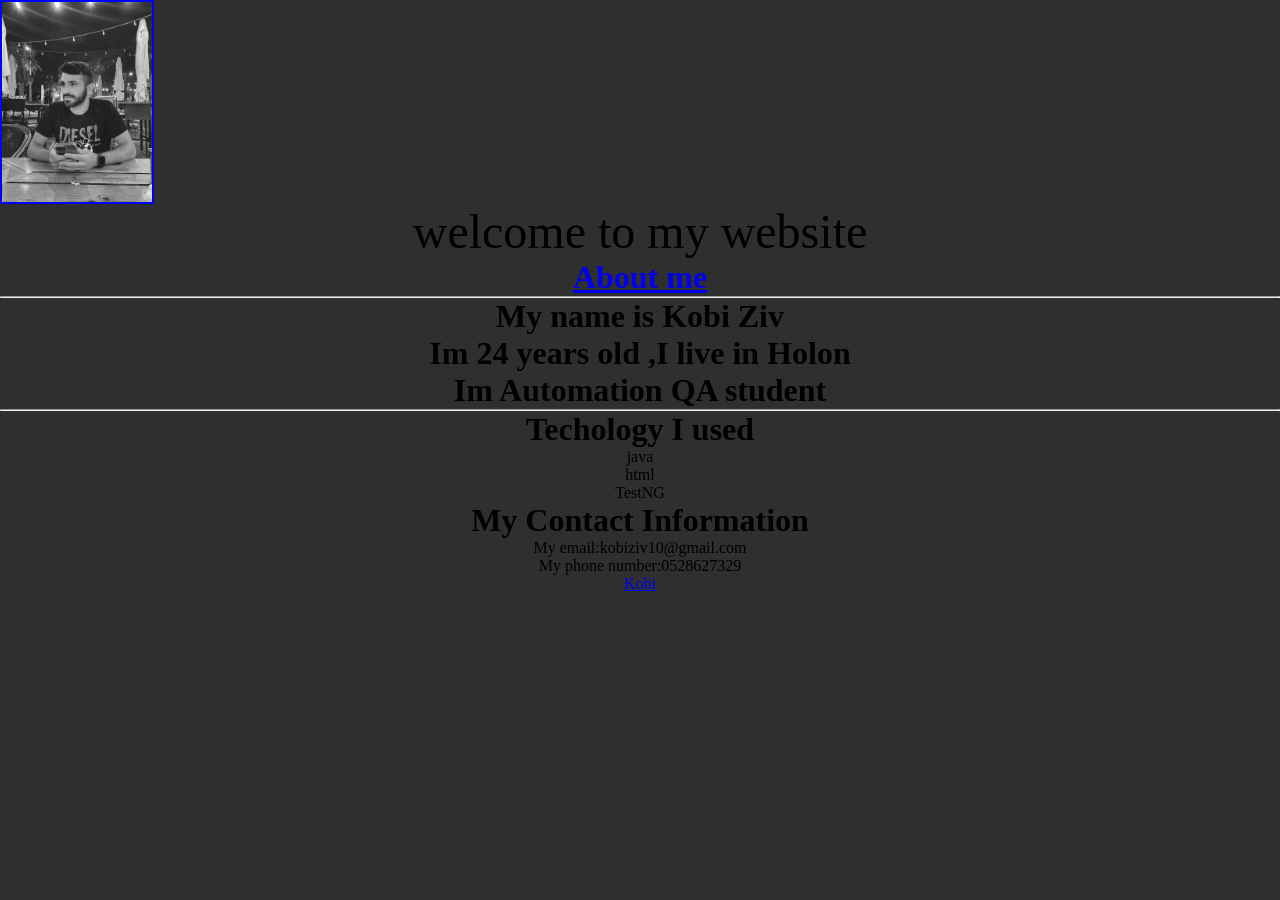
==== index.html @ 4efe86cb "Add files via upload" ====
<html>

<head>
	<title> Kobi ziv - My html project</title>
	<link rel="stylesheet" href="styles.css">
</head>
<body>
<img src ="MyPict.jpg" />
<center>
	<font size="24" face="algerian" > welcome to my website</font>
	<h1> <a href="about.html" target="_blank">About me</a></h1>
	<hr/>
	<h1><p>My name is Kobi Ziv <br/> Im 24 years old ,I live in Holon <br/> Im Automation QA student</p></h1>
	 <hr/>
	<h1>Techology I used</h1>
	<ul>
		<li>java</li>
		<li>html</li>
		<li>TestNG</li>
	</ul>
	<h1>My Contact Information</h1>
	<ul>
		<li>My email:kobiziv10@gmail.com</li>
		<li>My phone number:0528627329</li>	
	</ul>
	<a href="https://www.google.co.il/"target=_self">Kobi</a> 
	
	</center>
	
</body>

</html>
---- styles.css ----
img {
	height:200;
	border:2px solid blue;
}
* {
  margin: 0;
  padding: 0;
  background-color: #2f2f2f;
}
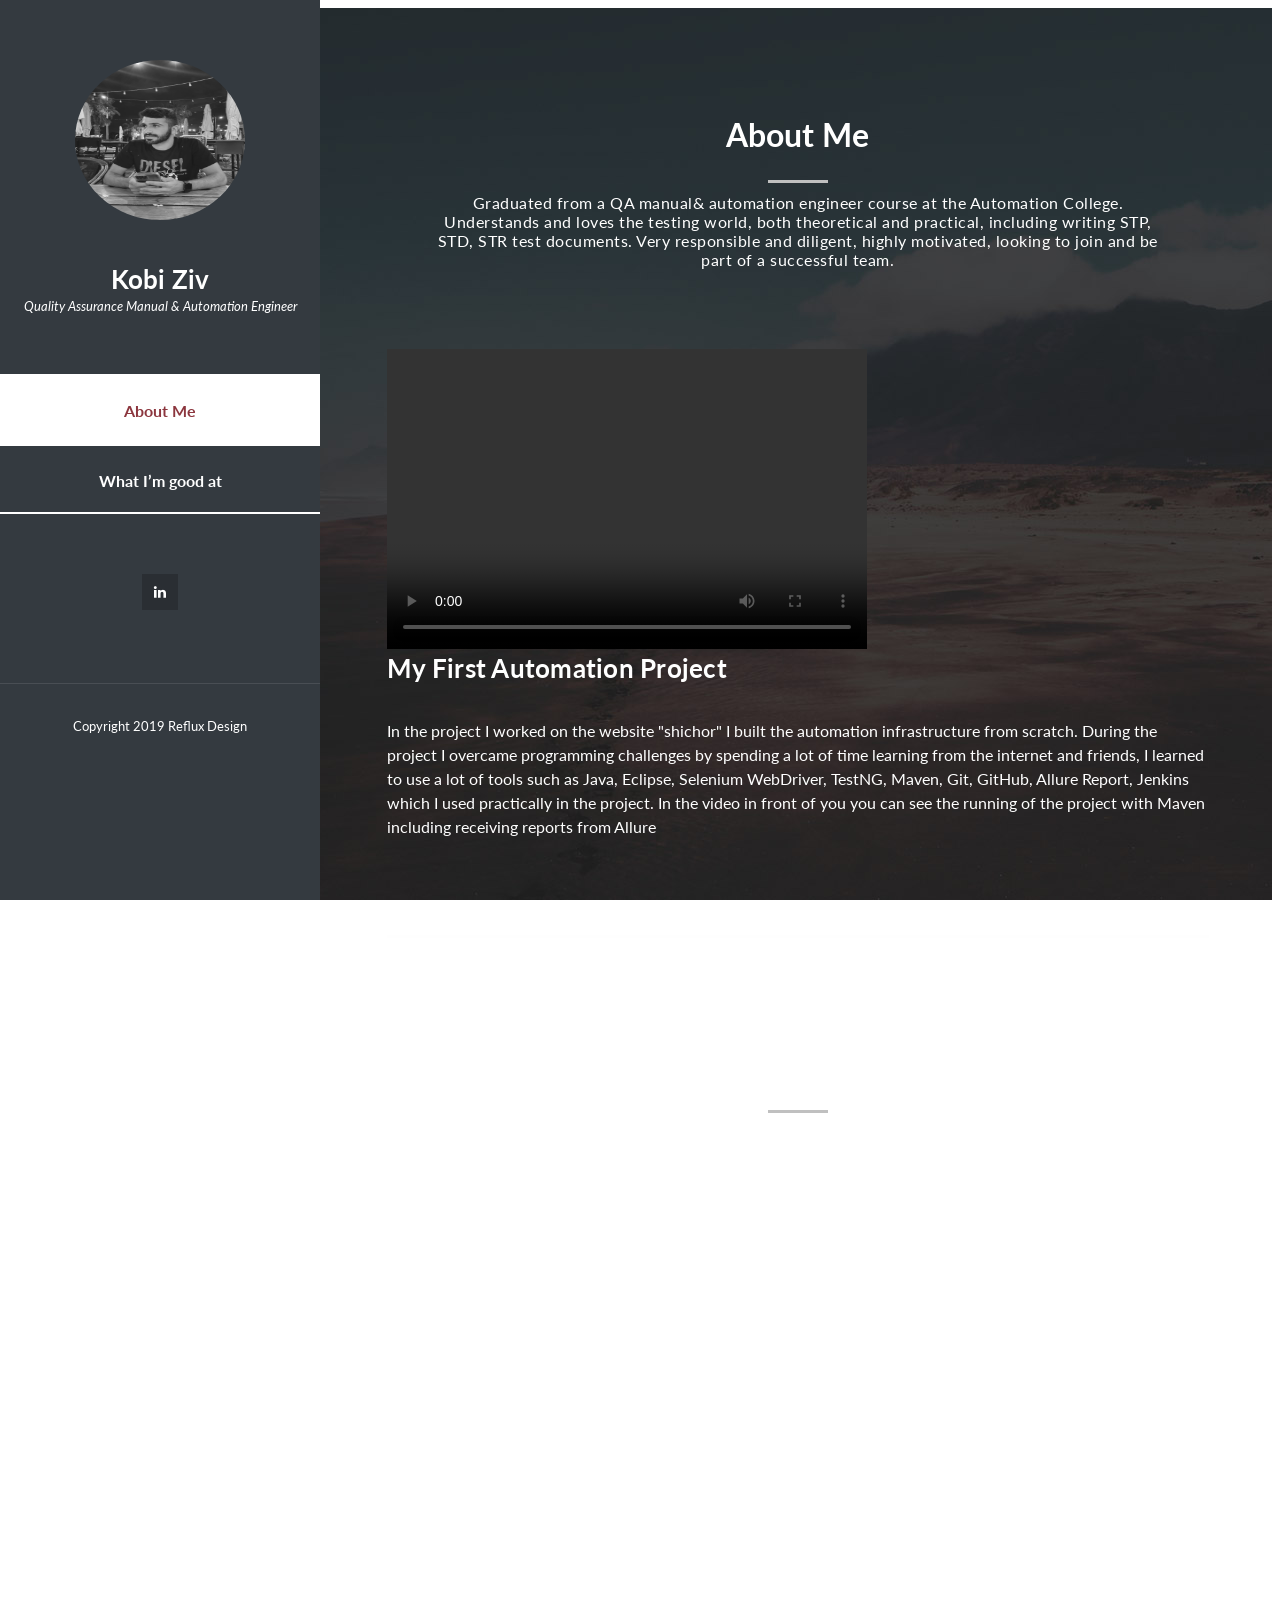
==== commit fd01c1ae: "Add files via upload" ====
--- a/index.html
+++ b/index.html
@@ -1,32 +1,213 @@
-<html>
-
-<head>
-	<title> Kobi ziv - My html project</title>
-	<link rel="stylesheet" href="styles.css">
-</head>
-<body>
-<img src ="MyPict.jpg" />
-<center>
-	<font size="24" face="algerian" > welcome to my website</font>
-	<h1> <a href="about.html" target="_blank">About me</a></h1>
-	<hr/>
-	<h1><p>My name is Kobi Ziv <br/> Im 24 years old ,I live in Holon <br/> Im Automation QA student</p></h1>
-	 <hr/>
-	<h1>Techology I used</h1>
-	<ul>
-		<li>java</li>
-		<li>html</li>
-		<li>TestNG</li>
-	</ul>
-	<h1>My Contact Information</h1>
-	<ul>
-		<li>My email:kobiziv10@gmail.com</li>
-		<li>My phone number:0528627329</li>	
-	</ul>
-	<a href="https://www.google.co.il/"target=_self">Kobi</a> 
-	
-	</center>
-	
-</body>
-
-</html>+<!DOCTYPE html>
+<html lang="en">
+  <head>
+    <meta charset="utf-8" />
+    <meta
+      name="viewport"
+      content="width=device-width, initial-scale=1, shrink-to-fit=no"
+    />
+    <meta name="description" content="" />
+    <meta name="author" content="" />
+    <link
+      href="https://fonts.googleapis.com/css?family=Lato:100,300,400,700,900"
+      rel="stylesheet"
+    />
+
+    <title>Kobi Ziv's website</title>
+<!--
+Reflux Template
+https://templatemo.com/tm-531-reflux
+-->
+    <!-- Bootstrap core CSS -->
+    <link href="vendor/bootstrap/css/bootstrap.min.css" rel="stylesheet" />
+
+    <!-- Additional CSS Files -->
+    <link rel="stylesheet" href="assets/css/fontawesome.css" />
+    <link rel="stylesheet" href="assets/css/templatemo-style.css" />
+    <link rel="stylesheet" href="assets/css/owl.css" />
+    <link rel="stylesheet" href="assets/css/lightbox.css" />
+  </head>
+
+  <body>
+    <div id="page-wraper">
+      <!-- Sidebar Menu -->
+      <div class="responsive-nav">
+        <i class="fa fa-bars" id="menu-toggle"></i>
+        <div id="menu" class="menu">
+          <i class="fa fa-times" id="menu-close"></i>
+          <div class="container">
+            <div class="image">
+              <a href="#"><img src="assets/images/Kobi.jpg" alt="" /></a>
+            </div>
+            <div class="author-content">
+              <h4>Kobi Ziv</h4>
+              <span>Quality Assurance Manual & Automation Engineer</span>
+            </div>
+            <nav class="main-nav" role="navigation">
+              <ul class="main-menu">
+                <li><a href="#section1">About Me</a></li>
+                <li><a href="#section2">What I’m good at</a></li>
+              </ul>
+            </nav>
+            <div class="social-network">
+              <ul class="soial-icons">
+                <li>
+                  <a href="https://www.linkedin.com/in/kobi-ziv/"target=_self">
+				  <i class="fa fa-linkedin"></i></a>
+                </li>
+              </ul>
+            </div>
+            <div class="copyright-text">
+              <p>Copyright 2019 Reflux Design</p>
+            </div>
+          </div>
+        </div>
+      </div>
+
+      <section class="section about-me" data-section="section1">
+        <div class="container">
+          <div class="section-heading">
+            <h2>About Me</h2>
+            <div class="line-dec"></div>
+            <span>
+				Graduated from a QA manual& automation engineer course at the Automation College.
+				Understands and loves the testing world, both theoretical and practical, including writing STP, STD, STR test documents.
+				Very responsible and diligent, highly motivated, looking to join and be part of a successful team.
+			</span
+            >
+          </div>
+          <div class="left-image-post">
+            <div class="row">
+              <div class="col-md-6">
+                <div class="left-image">
+                  <video src="assets/images/My First Automation Project.mp4" controls width="480" height="300"></video> 
+                </div>
+              </div>
+              <div class="col-md-6">
+                <div class="right-text">
+                  <h4>My First Automation Project</h4>
+                  <p>
+                    In the project I worked on the website "shichor"
+					I built the automation infrastructure from scratch.
+					During the project I overcame programming challenges by spending a lot of time learning from the internet and friends,
+					I learned to use a lot of tools such as Java, Eclipse, Selenium
+					WebDriver, TestNG, Maven, Git, GitHub, Allure Report, Jenkins which I used practically in the project.
+					In the video in front of you you can see the running of the project with Maven including receiving reports from Allure
+                  </p>
+                </div>
+              </div>
+            </div>
+          </div>
+        </div>
+      </section>
+
+      <section class="section my-services" data-section="section2">
+        <div class="container">
+          <div class="section-heading">
+            <h2>What I’m good at?</h2>
+            <div class="line-dec"></div>
+            <span></span>  
+          </div>
+          <div class="row">
+            <div class="col-md-6">
+              <div class="service-item">
+                <div class="first-service-icon service-icon"></div>
+                <h4>HTML5 &amp; CSS3</h4>
+                <p>
+                  
+                </p>
+              </div>
+            </div>
+            <div class="col-md-6">
+              <div class="service-item">
+                <div class="second-service-icon service-icon"></div>
+                <h4>Java,  Eclipse, Selenium WebDriver, TestNG,  Maven, Git, GitHub,  Allure Report, Jenkins </h4>
+                <p>
+                 
+                </p>
+              </div>
+            </div>
+            <div class="col-md-6">
+              <div class="service-item">
+                <div class="third-service-icon service-icon"></div>
+                <h4>STD, STP, STR, SQL-up to the join level</h4>
+                <p>
+                 
+                </p>
+              </div>
+            </div>
+            <div class="col-md-6">
+              <div class="service-item">
+                <div class="fourth-service-icon service-icon"></div>
+                <h4>MTM(Microsoft Test Manager), Jira</h4>
+                <p>
+                
+                </p>
+              </div>
+            </div>
+          </div>
+        </div>
+      </section>
+    </div>
+
+    <!-- Scripts -->
+    <!-- Bootstrap core JavaScript -->
+    <script src="vendor/jquery/jquery.min.js"></script>
+    <script src="vendor/bootstrap/js/bootstrap.bundle.min.js"></script>
+
+    <script src="assets/js/isotope.min.js"></script>
+    <script src="assets/js/owl-carousel.js"></script>
+    <script src="assets/js/lightbox.js"></script>
+    <script src="assets/js/custom.js"></script>
+    <script>
+      //according to loftblog tut
+      $(".main-menu li:first").addClass("active");
+
+      var showSection = function showSection(section, isAnimate) {
+        var direction = section.replace(/#/, ""),
+          reqSection = $(".section").filter(
+            '[data-section="' + direction + '"]'
+          ),
+          reqSectionPos = reqSection.offset().top - 0;
+
+        if (isAnimate) {
+          $("body, html").animate(
+            {
+              scrollTop: reqSectionPos
+            },
+            800
+          );
+        } else {
+          $("body, html").scrollTop(reqSectionPos);
+        }
+      };
+
+      var checkSection = function checkSection() {
+        $(".section").each(function() {
+          var $this = $(this),
+            topEdge = $this.offset().top - 80,
+            bottomEdge = topEdge + $this.height(),
+            wScroll = $(window).scrollTop();
+          if (topEdge < wScroll && bottomEdge > wScroll) {
+            var currentId = $this.data("section"),
+              reqLink = $("a").filter("[href*=\\#" + currentId + "]");
+            reqLink
+              .closest("li")
+              .addClass("active")
+              .siblings()
+              .removeClass("active");
+          }
+        });
+      };
+
+      $(".main-menu").on("click", "a", function(e) {
+        e.preventDefault();
+        showSection($(this).attr("href"), true);
+      });
+
+      $(window).scroll(function() {
+        checkSection();
+      });
+    </script>
+  </body>
+</html>
--- a/assets/css/templatemo-style.css
+++ b/assets/css/templatemo-style.css
@@ -0,0 +1,811 @@
+/*
+
+Reflux Template
+
+https://templatemo.com/tm-531-reflux
+
+*/
+
+@import url(fontawesome.css);
+@import url("https://fonts.googleapis.com/css?family=Lato:100,300,400,700,900");
+body {
+    font-family: 'Lato', sans-serif;
+}
+
+#page-wraper {
+    background: url(../images/page-bg.jpg) no-repeat center center fixed;
+    -webkit-background-size: cover;
+    -moz-background-size: cover;
+    -o-background-size: cover;
+    background-size: cover;
+    width: 100%;
+}
+
+
+/* Basic */
+
+body {
+    overflow-x: hidden;
+}
+
+input,
+select,
+textarea {
+    outline: none;
+}
+
+a,
+a:hover {
+    text-decoration: none;
+}
+
+p {
+    font-size: 16px;
+    line-height: 24px;
+    color: #fff;
+}
+
+h4 {
+    font-size: 26px;
+    font-weight: 700;
+    color: #fff;
+    letter-spacing: 0.25px;
+}
+
+img {
+    width: 100%;
+    overflow: hidden;
+}
+
+ul {
+    padding: 0;
+    margin: 0;
+    list-style: none;
+}
+
+ul li {
+    display: inline-block;
+}
+
+html {
+    -webkit-box-sizing: border-box;
+    -moz-box-sizing: border-box;
+    box-sizing: border-box;
+}
+
+*,
+*:before,
+*:after {
+    -webkit-box-sizing: inherit;
+    -moz-box-sizing: inherit;
+    box-sizing: inherit;
+}
+
+.clearfix {
+    zoom: 1;
+}
+
+.clearfix:before,
+.clearfix:after {
+    content: "";
+    display: table;
+}
+
+.clearfix:after {
+    clear: both;
+}
+
+.container {
+    margin: 0 auto;
+}
+
+.main-nav {
+    text-align: center;
+}
+
+.main-nav li:last-child a {
+    border-bottom: 2px solid #fff;
+}
+
+.main-nav li {
+    display: block;
+}
+
+.main-nav li a {
+    height: 70px;
+    line-height: 70px;
+    display: inline-block;
+    font-size: 16px;
+    font-weight: 700;
+    color: #fff;
+    width: 100%;
+    transition: all 0.5s;
+    border-top: 2px solid #fff;
+}
+
+.main-nav li:hover a,
+.main-nav li.active a {
+    background: #fff;
+    color: #8c363e;
+}
+
+/* Sidebar Menu */
+
+.menu .image {
+    margin-top: 60px;
+}
+
+.menu .image img {
+    width: 170px;
+    height: 160px;
+    border-radius: 50%;
+    text-align: center;
+}
+
+.menu .author-content {
+    margin: 40px 0px 60px 0px;
+}
+
+.menu .author-content h4 {
+    margin-bottom: 0px;
+}
+
+.menu .author-content span {
+    font-size: 13px;
+    font-style: italic;
+    color: #fff;
+}
+
+.menu .social-network {
+    margin-top: 60px;
+}
+
+.menu .social-network ul li {
+    margin: 0 3px;
+}
+
+.menu .social-network ul li a {
+    width: 40px;
+    height: 40px;
+    display: inline-block;
+    text-align: center;
+    line-height: 40px;
+    background-color: rgba(0, 0, 0, 0.2);
+    color: #fff;
+    font-size: 14px;
+    transition: all 0.5s;
+}
+
+.menu .social-network ul li a:hover {
+    background-color: #fff;
+    color: #a43f49;
+}
+
+.menu .copyright-text {
+    position: relative;
+    margin-top: 60px;
+}
+
+.menu .copyright-text p {
+    border-top: 1px solid rgba(250, 250, 250, 0.1);
+    display: inline-block;
+    width: 100%;
+    padding-left: 30px;
+    padding-right: 30px;
+    padding-top: 30px;
+    font-size: 13px;
+}
+
+.menu:before,
+.menu:after {
+    content: "";
+    display: table;
+}
+
+.menu:after {
+    clear: both;
+}
+
+.menu a {
+    text-decoration: none;
+    color: inherit;
+}
+
+.menu {
+    text-align: center;
+}
+
+.menu::-webkit-scrollbar {
+    display: none;
+}
+
+.menu {
+    left: 10%;
+  -webkit-transition: -webkit-transform 233ms cubic-bezier(0, 0, 0.21, 1);
+  -webkit-overflow-scrolling: touch;
+  background-color: #343a40;
+  box-sizing: border-box;
+  height: 100vh;  
+  max-height: 100vh !important;
+  max-width: 80vw !important;
+  min-width: 45px !important;
+  outline: none;
+  overflow-x: hidden !important;
+  overflow-y: auto !important;
+  padding: 0;
+  position: fixed !important;
+  top: calc(0px);  
+  width: 20%;
+  will-change: transform;
+  z-index: 9999 !important;
+}
+
+.menu-toggle {
+  color: #fff;
+  cursor: pointer;
+  font-size: 25px;
+  position: fixed;
+  right: 25px;
+  top: 25px;
+}
+
+#menu-toggle {
+    z-index: 999;
+    cursor: pointer;
+    position: fixed;
+    top: 0;
+    left: 0;
+    color: #a43f49;
+    background-color: #fff;
+    width: 60px;
+    height: 60px;
+    text-align: center;
+    display: inline-block;
+    line-height: 60px;
+}
+
+.menu-close {
+  cursor: pointer;
+}
+
+#menu-close {
+    cursor: pointer;
+    text-align: right;
+    color: #a43f49;
+    background-color: #fff;
+    width: 100%;
+    height: 60px;
+    text-align: center;
+    display: inline-block;
+    line-height: 60px;
+}
+
+
+/* Section */
+
+.section {
+    color: #fff;
+    width: 55%;
+    right: 10%;
+    left: 35%;
+    position: relative;
+    min-height: 100vh;
+    padding-bottom: 80px;
+    border-bottom: 3px solid rgba(250, 250, 250, 0.25);
+}
+
+.section-heading {
+    text-align: center;
+    padding: 80px 45px;
+}
+
+.section-heading h2 {
+    font-size: 32px;
+    font-weight: 700;
+    color: #fff;
+}
+
+.section-heading .line-dec {
+    width: 60px;
+    height: 3px;
+    background-color: silver;
+    margin: 10px auto;
+}
+
+.section-heading span {
+    margin-top: 5px;
+    font-size: 16px;
+    color: #fff;
+    letter-spacing: 0.5px;
+}
+
+
+/* Buttons */
+
+.white-button a {
+    display: inline-block;
+    padding: 12px 20px;
+    background-color: #fff;
+    color: #a43f49;
+    font-size: 13px;
+    font-weight: 800;
+    letter-spacing: 0.5px;
+    text-transform: uppercase;
+    transition: all 0.5s;
+}
+
+.white-button a:hover {
+    background-color: #a43f49;
+    color: #fff;
+}
+
+button {
+    display: inline-block;
+    padding: 10px 20px;
+    background-color: #fff;
+    color: #a43f49;
+    font-size: 12px;
+    font-weight: 800;
+    letter-spacing: 0.5px;
+    text-transform: uppercase;
+    transition: all 0.5s;
+    border: none;
+    outline: none;
+    cursor: pointer;
+}
+
+button:hover {
+    outline: none;
+    background-color: #a43f49;
+    color: #fff;
+}
+
+
+/* Left & Right Post */
+
+.right-image-post {
+    margin-top: 60px;
+    padding-top: 60px;
+    border-top: 2px solid rgba(250, 250, 250, 0.1);
+}
+
+.left-image img,
+.right-image img {
+    border-radius: 5px;
+}
+
+.right-image-post h4,
+.left-image-post h4 {
+    margin-top: 30px;
+}
+
+.right-image-post p,
+.left-image-post p {
+    margin-top: 20px;
+}
+
+.right-image-post .white-button,
+.left-image-post .white-button {
+    margin-top: 30px;
+}
+
+
+/* Services */
+
+.my-services .col-md-6 {
+    padding-left: 5px;
+    padding-right: 5px;
+}
+
+.service-item {
+    margin-bottom: 10px;
+    padding: 50px;
+    background-color: rgba(250, 250, 250, 0.1);
+    transition: all 0.5s;
+}
+
+.service-item h4 {
+    transition: all 0.5s;
+}
+
+.service-item p {
+    transition: all 0.5s;
+}
+
+.service-item:hover {
+    background-color: rgba(250, 250, 250, 1);
+}
+
+.service-item:hover h4 {
+    color: #1e1e1e;
+}
+
+.service-item:hover p {
+    color: #4a4a4a;
+}
+
+.service-item .service-icon {
+    width: 70px;
+    height: 70px;
+    display: inline-block;
+    margin-bottom: 30px;
+    background-size: cover;
+    background-repeat: no-repeat;
+    transition: all 0.5s;
+}
+
+.service-item .first-service-icon {
+    background-image: url(../images/first-white-icon.png);
+}
+
+.service-item:hover .first-service-icon {
+    background-image: url(../images/first-main-icon.png);
+}
+
+.service-item .second-service-icon {
+    background-image: url(../images/second-white-icon.png);
+}
+
+.service-item:hover .second-service-icon {
+    background-image: url(../images/second-main-icon.png);
+}
+
+.service-item .third-service-icon {
+    background-image: url(../images/third-white-icon.png);
+}
+
+.service-item:hover .third-service-icon {
+    background-image: url(../images/third-main-icon.png);
+}
+
+.service-item .fourth-service-icon {
+    background-image: url(../images/fourth-white-icon.png);
+}
+
+.service-item:hover .fourth-service-icon {
+    background-image: url(../images/fourth-main-icon.png);
+}
+
+
+/* My Work */
+
+/*section.my-work .section-heading {
+    text-align: center;
+    padding: 80px 45px 50px 45px;
+*/}
+
+.isotope-wrapper {
+    position: relative;
+    width: 100%;
+    margin: auto;
+}
+
+.isotope-toolbar input[type="radio"] {
+    display: none;
+}
+
+.isotope-toolbar span {
+    text-transform: capitalize;
+    display: inline-block;
+    margin-right: 15px;
+    padding-bottom: 3px;
+    font-size: 15px;
+    font-weight: 700;
+    border-bottom: 2px solid transparent;
+    transform: ease-in-out 0.5s;
+    cursor: pointer;
+}
+
+.isotope-toolbar input[type="radio"]:checked + span {
+    color: #a43f49;
+    border-bottom: 2px solid #a43f49;
+}
+
+.isotope-box {
+    position: relative;
+    width: 100%;
+}
+
+.isotope-toolbar {
+    text-align: center;
+    margin: 10px;
+}
+
+.isotope-toolbar p {
+    border-top: 1px solid #fff;
+    padding-top: 15px;
+}
+
+.isotope-toolbar a {
+    color: #fff;
+}
+
+.isotope-item {
+    position: relative;
+    width: 48%;
+    margin: 1%;
+    border-bottom: 2px solid rgba(250,250,250,0.1);
+    padding-bottom: 30px;
+    margin-bottom: 30px;
+}
+
+.isotope-item img {
+    top: 0;
+    left: 0;
+    width: 100%;
+    height: 100%;
+    border-radius: 5px;
+}
+
+.lazyload {
+    background: #f7f7f7;
+}
+
+.lazyloading {
+    background: #f7f7f7 url(//afarkas.github.io/lazysizes/assets/imgs/loader.gif) no-repeat center;
+    min-height: 60px;
+}
+
+figure.snip1321 {
+  overflow: hidden;
+  text-align: center;
+  -webkit-perspective: 50em;
+  perspective: 50em;
+}
+figure.snip1321 * {
+  -webkit-box-sizing: padding-box;
+  box-sizing: padding-box;
+  -webkit-transition: all 0.2s ease-out;
+  transition: all 0.2s ease-out;
+}
+figure.snip1321 figcaption {
+  top: 50%;
+  left: 20px;
+  right: 20px;
+  position: absolute;
+  opacity: 0;
+  z-index: 1;
+}
+figure.snip1321 h4 {
+    margin-top: 15px;
+  margin-bottom: 5px;
+  color: #232323;
+}
+figure.snip1321 span {
+    font-size: 14px;
+    font-style: italic;
+    display: block;
+    color: #7a7a7a;
+}
+figure.snip1321 i {
+  position: relative!important;
+  font-size: 18px;
+  background-color: #a43f49;
+  width: 40px;
+  height: 40px;
+  display: inline-block;
+  text-align: center;
+  line-height: 40px;
+  border-radius: 5px;
+  color: #fff;
+}
+figure.snip1321:after {
+  background-color: #ffffff;
+  position: absolute;
+  content: "";
+  display: block;
+  top: 20px;
+  left: 20px;
+  right: 20px;
+  bottom: 20px;
+  -webkit-transition: all 0.4s ease-in-out;
+  transition: all 0.4s ease-in-out;
+  -webkit-transform: rotateX(-90deg);
+  transform: rotateX(-90deg);
+  -webkit-transform-origin: 50% 50%;
+  -ms-transform-origin: 50% 50%;
+  transform-origin: 50% 50%;
+  opacity: 0;
+}
+figure.snip1321 a {
+  left: 0;
+  right: 0;
+  top: 0;
+  bottom: 0;
+  z-index: 1;
+}
+figure.snip1321:hover figcaption,
+figure.snip1321.hover figcaption {
+  -webkit-transform: translateY(-50%);
+  transform: translateY(-50%);
+  opacity: 1;
+  -webkit-transition-delay: 0.2s;
+  transition-delay: 0.2s;
+}
+figure.snip1321:hover:after,
+figure.snip1321.hover:after {
+  -webkit-transform: rotateX(0);
+  transform: rotateX(0);
+  opacity: 0.9;
+}
+
+
+/* Contact Me */
+
+section.contact-me {
+    border-bottom: none;
+}
+
+#contact input {
+    background-color: rgba(250,250,250,0.1);
+    border: 1px solid rgba(250,250,250,1);
+    border-radius: 0px;
+    margin-bottom: 30px;
+    color: #fff;
+    font-size: 14px;
+    height: 40px;
+    line-height: 40px;
+    width: 100%;
+    padding-left: 15px;
+}
+
+#contact input:focus {
+    outline: none;
+    box-shadow: none;
+}
+
+#contact textarea {
+    background-color: rgba(250,250,250,0.1);
+    border: 1px solid rgba(250,250,250,1);
+    border-radius: 0px;
+    margin-bottom: 30px;
+    color: #fff;
+    font-size: 14px;
+    height: 180px;
+    max-height: 220px;
+    line-height: 40px;
+    width: 100%;
+    padding-left: 15px;
+}
+
+#contact textarea:focus {
+    outline: none;
+    box-shadow: none;
+}
+
+#contact {
+    text-align: center;
+}
+
+@media screen and (max-width: 1680px) {
+    .menu {
+        left: 5%;
+    }
+
+    .section {
+        color: #fff;
+        width: 65%;
+        right: 5%;
+        left: 30%;
+    }
+}
+
+@media screen and (max-width: 1680px) and (min-width: 846px) { 
+    .menu .social-network ul li a {
+        width: 36px;
+        height: 36px;
+        line-height: 36px;
+    }
+
+    .menu .social-network ul li {
+        margin: 0;
+    }
+
+    .menu .image {
+        margin-top: 60px;
+    }
+}
+
+@media screen and (max-width: 1280px) {
+    .menu {
+        left: 0%;
+    }
+
+    .right-image-post h4,
+    .left-image-post h4 {
+        margin-top: 0px;
+    }
+
+    .right-image-post p,
+    .left-image-post p {
+        margin-top: 15px;
+    }
+
+    .right-image-post .white-button,
+    .left-image-post .white-button {
+        margin-top: 25px;
+    }
+
+}
+
+.menu .container {
+    padding-left: 0;
+    padding-right: 0;
+}
+
+@media screen and (max-width: 1280px) and (min-width: 846px) {
+    .menu {
+        width: 25%;
+    }
+}
+
+#menu-toggle,
+#menu-close {
+    display: none;
+}  
+
+@media screen and (max-width: 845px) {        
+    #menu-toggle,
+    #menu-close {
+        display: inline-block;
+    }    
+
+    .menu {        
+        width: 320px;
+        -webkit-transform: translateX(-100%) !important;
+        transform: translateX(-100%) !important;
+        transition: -webkit-transform 233ms cubic-bezier(0, 0, 0.21, 1);
+        transition: transform 233ms cubic-bezier(0, 0, 0.21, 1);
+        transition: transform 233ms cubic-bezier(0, 0, 0.21, 1), -webkit-transform 233ms cubic-bezier(0, 0, 0.21, 1);
+    }
+
+    .menu .image {
+        margin-top: 40px;        
+    }
+
+    .menu .image img {
+        width: 120px;
+        height: 120px;
+    }
+
+    .menu .author-content {
+        margin: 20px 0px 40px 0px;
+    }
+
+    .menu .container {
+        padding-left: 15px;
+        padding-right: 15px;
+    }
+
+    .menu.open {
+        display: inline-block;
+        -webkit-transform: translateX(0) !important;
+                transform: translateX(0) !important;
+    }
+
+    .responsive-nav {
+        display: inline-block;
+    }
+    .section {
+        width: 94%;
+        right: 3%;
+        left: 3%;
+    }
+    .isotope-item {
+        width: 94%;
+        margin: 3%;
+    }
+    .left-image-post img {
+        margin-bottom: 30px;
+    }
+    .right-image-post img {
+        margin-top: 30px;
+    }
+    .isotope-item {
+        border-bottom: none;
+        text-align: center;
+    }
+    .isotope-toolbar {
+        margin-bottom: 20px;
+    }
+}
